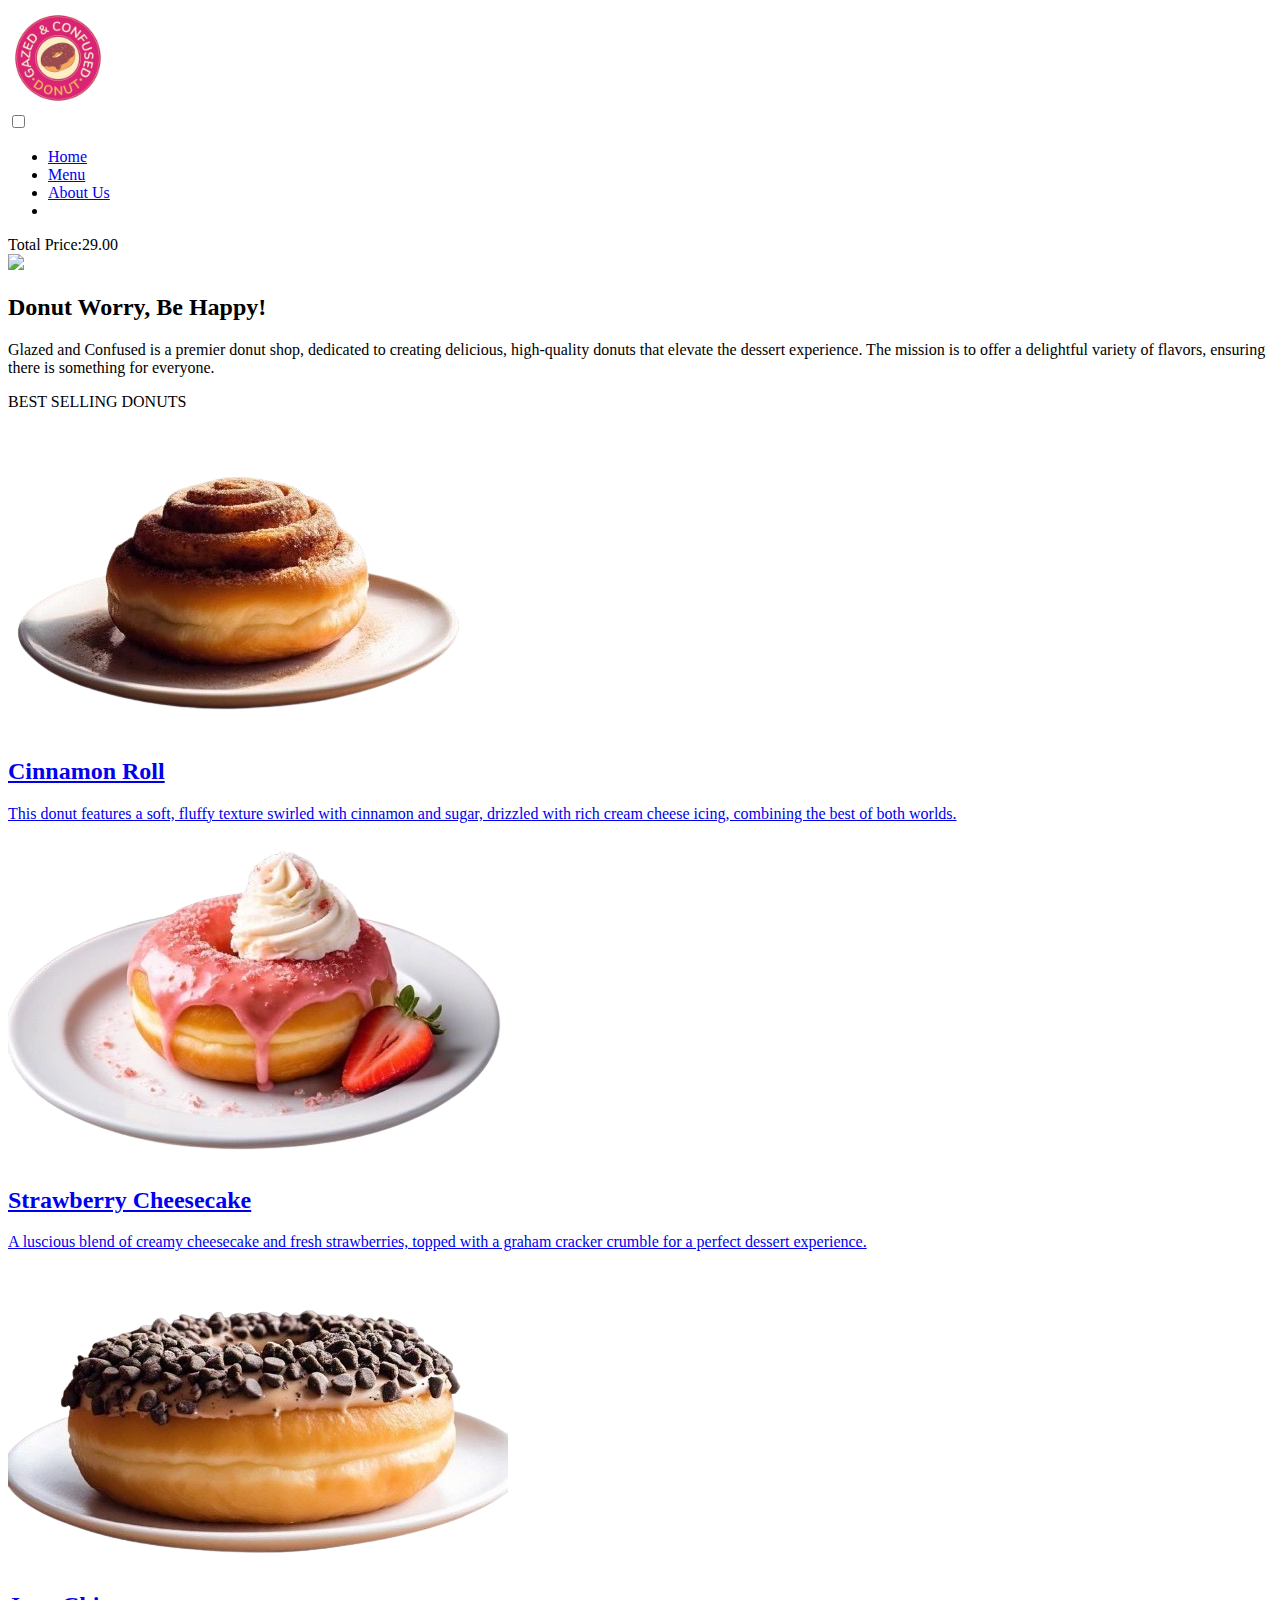
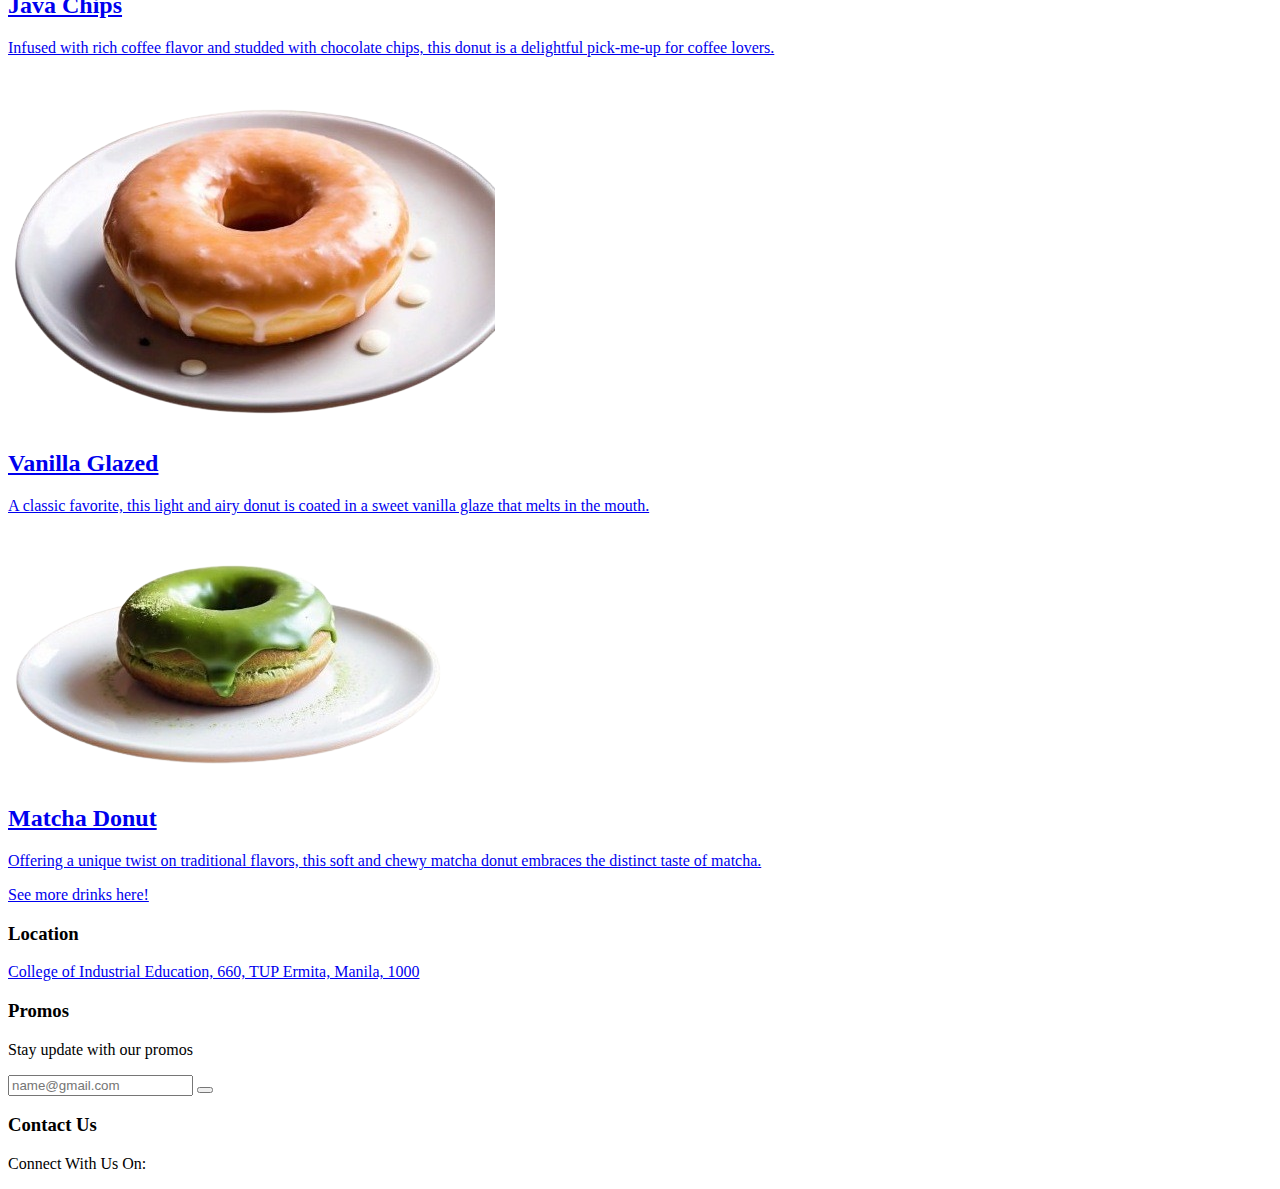
==== index.html @ 1ff8bf5c "Update and rename 1-index.html to index.html" ====
<!DOCTYPE html>
<html>
<head>
	<meta charset="utf-8">
	<meta name="viewport" content="width=device-width, initial-scale-1">
	<title>Glaze</title>
	 <link rel="icon" type="image/x-icon" href="logo.png">
	<link rel="stylesheet" type="text/css" href="https://c0dezyy.github.io/glazedconfused/all.min.css">
	<link rel="stylesheet" href="/glazedconfused/1-index.css">
</head>

<body>
	<!-- header start -->
	<header class="header">
		<!-- logo -->
		<a href="1-index.html" class="logo">
		<img src="logo1.png" width = "100" height= "100">

		</a>

		<!-- nav bar start-->
		<nav class="navbar">
			<input type="checkbox" id="check">
				<label for="check" class="check-btn">
					<i class="fas fa-bars"></i>
				</label>
			<ul>
				<li><a class="active" href="1-index.html">Home</a></li>
				<li><a href="2-menu.html">Menu</a></li>
				<li><a class="active" href="3-about.html">About Us</a><li>
			</ul>	
		<!--<div id="menu-btn" class="fas fa-bars"></div>-->
		</nav>
		
		<!-- nav bar end -->


		<!-- hyperlink with icons (search, cart, profile, menu button) -->
		<div class="icons">
		<div class="cart-container" onmouseover="showCartForm()" onmouseout= "hideCartForm()">
			<a href="4-checkout.html">
			<div class = "fas fa-shopping-cart" id="cartButton"></div>
			</a>
				<div class="cart-form" id="cartForm">
				<form>
					<div id="cartItems"></div>
					<div id="total-price">Total Price:<span id="totalPrice">29.00
					</span></div>
				</form>
					</div>
				</div>
				</div>
				<!--hyperlink with icons (search, cart, profile, menu button) -->
			</header>
			<!--header end --> 
	<!--page content-->
	<div class="content">
	<section class="about">
 	<div class="about-image">
	<img src="Soft Pink Dreamy Cloud Y2K End of Year Sale Banner.png.crdownload">
</div>
	<div class"=about-content"
	</div>
		<h2> Donut Worry, Be Happy! </h2>
		<p>Glazed and Confused is a premier donut shop, dedicated to creating delicious, high-quality donuts that elevate the dessert experience. The mission is to offer a delightful variety of flavors, ensuring there is something for everyone. </p>
	 </div>
 	</section>
</div>
		<!-- top sellers start -->
	<section class="menu" id="menu">
		<hl class="heading">BEST <span> SELLING </span> DONUTS</h1>
			<div class="menu"> <!-- menu opening tag -->
			<div class="container menu-section">
			<!-- product 1 -->
			<a href="2-menu.html#Strawberry Milktea">
				<div class="menu-box">
				<div class="menu-img">
				<img src="donut1.png" alt="">
</div>
	<div class="about-content">
		<h2>Cinnamon Roll</h2>
		<p>This donut features a soft, fluffy texture swirled with cinnamon and sugar, drizzled with rich cream cheese icing, combining the best of both worlds.</p>
</div>
</div> </a>
		<!-- product 2 -->
			<a href="2-menu.html#Mango Milk Tea">
				<div class="menu-box">
				<div class="menu-img">
				<img src="donut2.png" alt="">
</div>
	<div class="about-content">
		<h2>Strawberry Cheesecake</h2>
		<p>A luscious blend of creamy cheesecake and fresh strawberries, topped with a graham cracker crumble for a perfect dessert experience.</p>
</div>
</div> </a>
		<!-- product 3 -->
			<a href="2-menu.html#Matcha Milk Tea">
				<div class="menu-box">
				<div class="menu-img">
				<img src="donut3.png" alt="">
</div>
	<div class="about-content">
		<h2>Java Chips</h2>
		<p>Infused with rich coffee flavor and studded with chocolate chips, this donut is a delightful pick-me-up for coffee lovers.</p>
</div>
</div> </a>
		<!-- product 4 -->
			<a href="2-menu.html#Classic Tapioca Pearls">
				<div class="menu-box">
				<div class="menu-img">
				<img src="donut4.png" alt="">
	<div class="about-content">
		<h2>Vanilla Glazed</h2>
		<p>A classic favorite, this light and airy donut is coated in a sweet vanilla glaze that melts in the mouth.</p>
</div>
</div> </a>
		<!-- product 5 -->
			<a href="2-menu.html#Choco Milk Tea">
				<div class="menu-box">
				<div class="menu-img">
				<img src="donut5.png" alt="">
	<div class="about-content">
		<h2>Matcha Donut</h2>
		<p>Offering a unique twist on traditional flavors, this soft and chewy matcha donut embraces the distinct taste of matcha.</p>
</div> </a>
		</div> <!-- menu closing tag -->
		<div class = "about-menu">
		<a href="2-menu.html">See more drinks here!</a> <br>

	<!--top seller end -->
	<!--about us start -->

	<!--about us end -->
	<script src="2-menu.js"></script>

	<!-- footer start -->
	<section class="footer">

	<div class="container">
	<div class="footer-box-1">
	<h3> Location </h3>
	<div class="footer-loc">
	<a href= "https://maps.app.goo.gl/AHN3HbAwvHmGqNLZ9" target="_blank">College of Industrial Education, 660, TUP Ermita, Manila, 1000</a>
			<a href="cart.html"><div class= "fas fa-shopping-cart" id="cart-btn"></div></a>
		</div>
		</div>

	<div class="footer-box">
	<h3>Promos</h3>
	<p>Stay update with our promos</p>
	<form>
	<input type="email" name="email" placeholder="name@gmail.com">
	<button type="submit"><i class="fa-solid fa-right-long"></i></buttons>
</form>
</div>

	<div class="footer-box">
	<h3>Contact Us</h3>
	<p>Connect With Us On:</p>
	<div class="icons">
	<a href:"#"><i class="fa-brands fa-facebook-f"></i></a>
	<a href:"#"><i class="fa-brands fa-instagram"></i></a>
	<a href:"#"><i class="fa-brands fa-twitter"></i></a>
</div>
</div>
</div>
	
	</section>
<!--footer end -->
<script type="2-menu.js"></script>

</body>
</html>
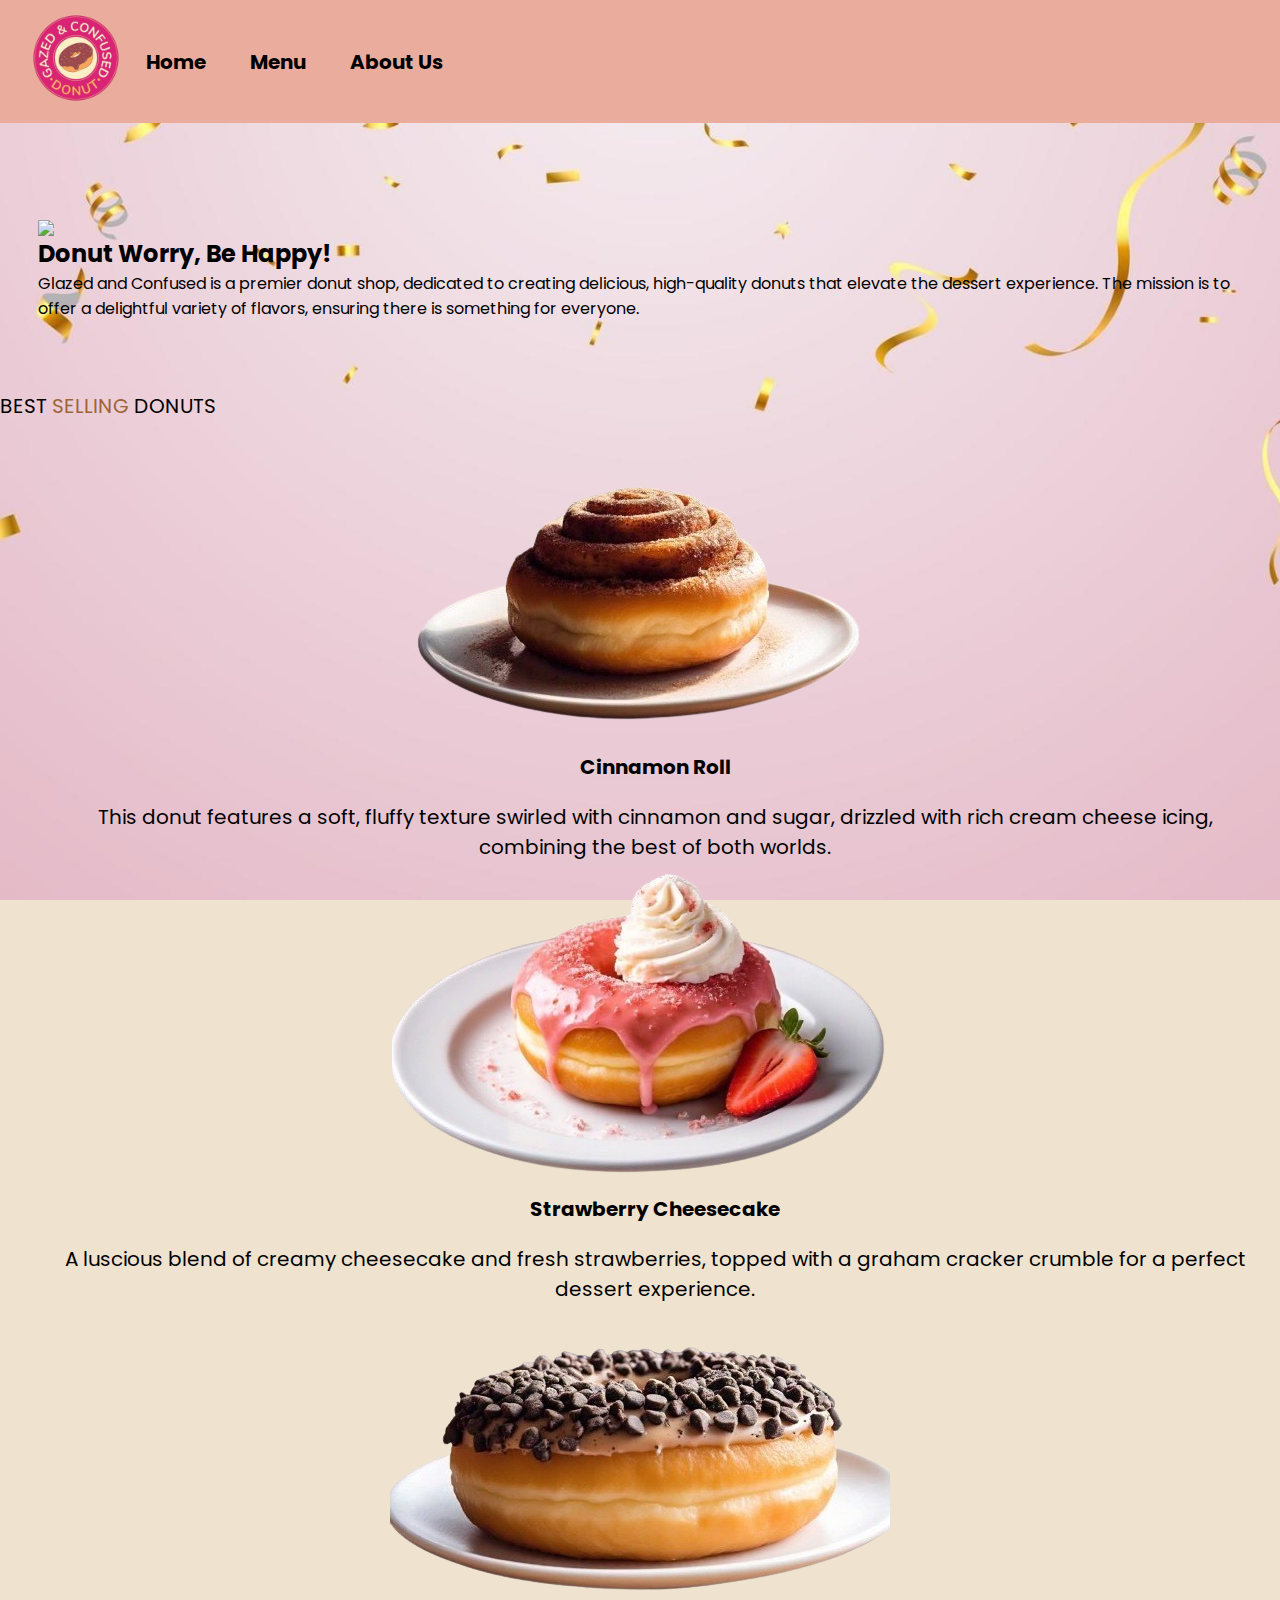
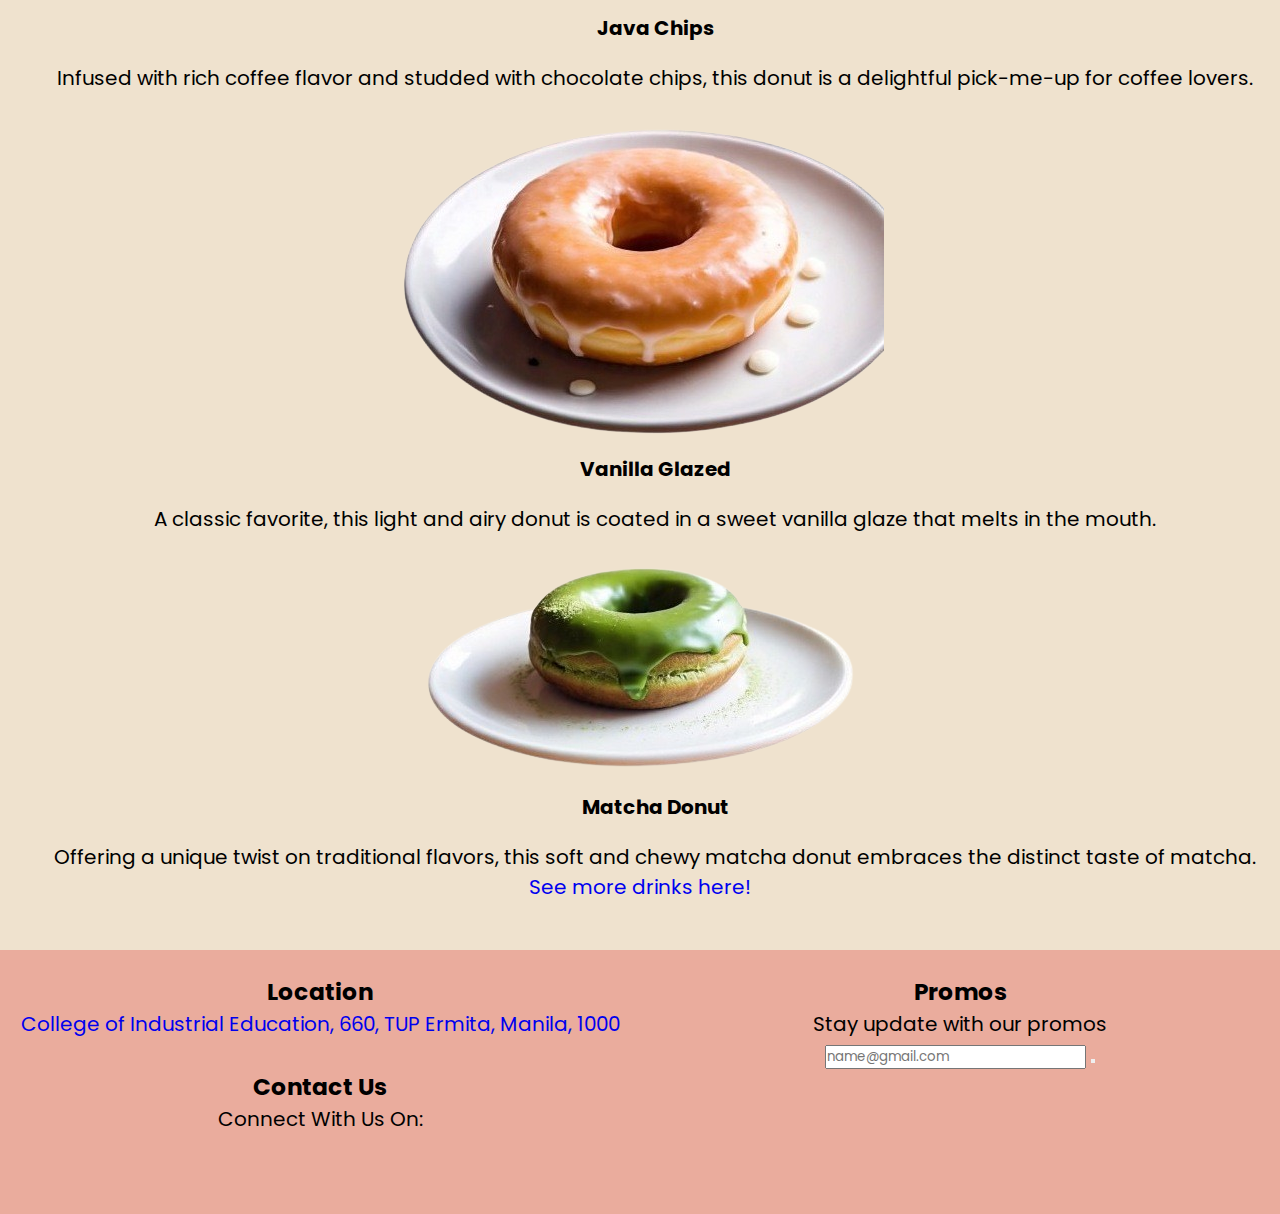
==== commit f905efe8: "Update index.html" ====
--- a/index.html
+++ b/index.html
@@ -5,7 +5,7 @@
 	<meta name="viewport" content="width=device-width, initial-scale-1">
 	<title>Glaze</title>
 	 <link rel="icon" type="image/x-icon" href="logo.png">
-	<link rel="stylesheet" type="text/css" href="https://c0dezyy.github.io/glazedconfused/all.min.css">
+	<link rel="stylesheet" type="text/css" href="https://c0dezyy.github.io/glazedconfused/1-index.css">
 	<link rel="stylesheet" href="/glazedconfused/1-index.css">
 </head>
 
@@ -25,7 +25,7 @@
 					<i class="fas fa-bars"></i>
 				</label>
 			<ul>
-				<li><a class="active" href="1-index.html">Home</a></li>
+				<li><a class="active" href="index.html">Home</a></li>
 				<li><a href="2-menu.html">Menu</a></li>
 				<li><a class="active" href="3-about.html">About Us</a><li>
 			</ul>	
